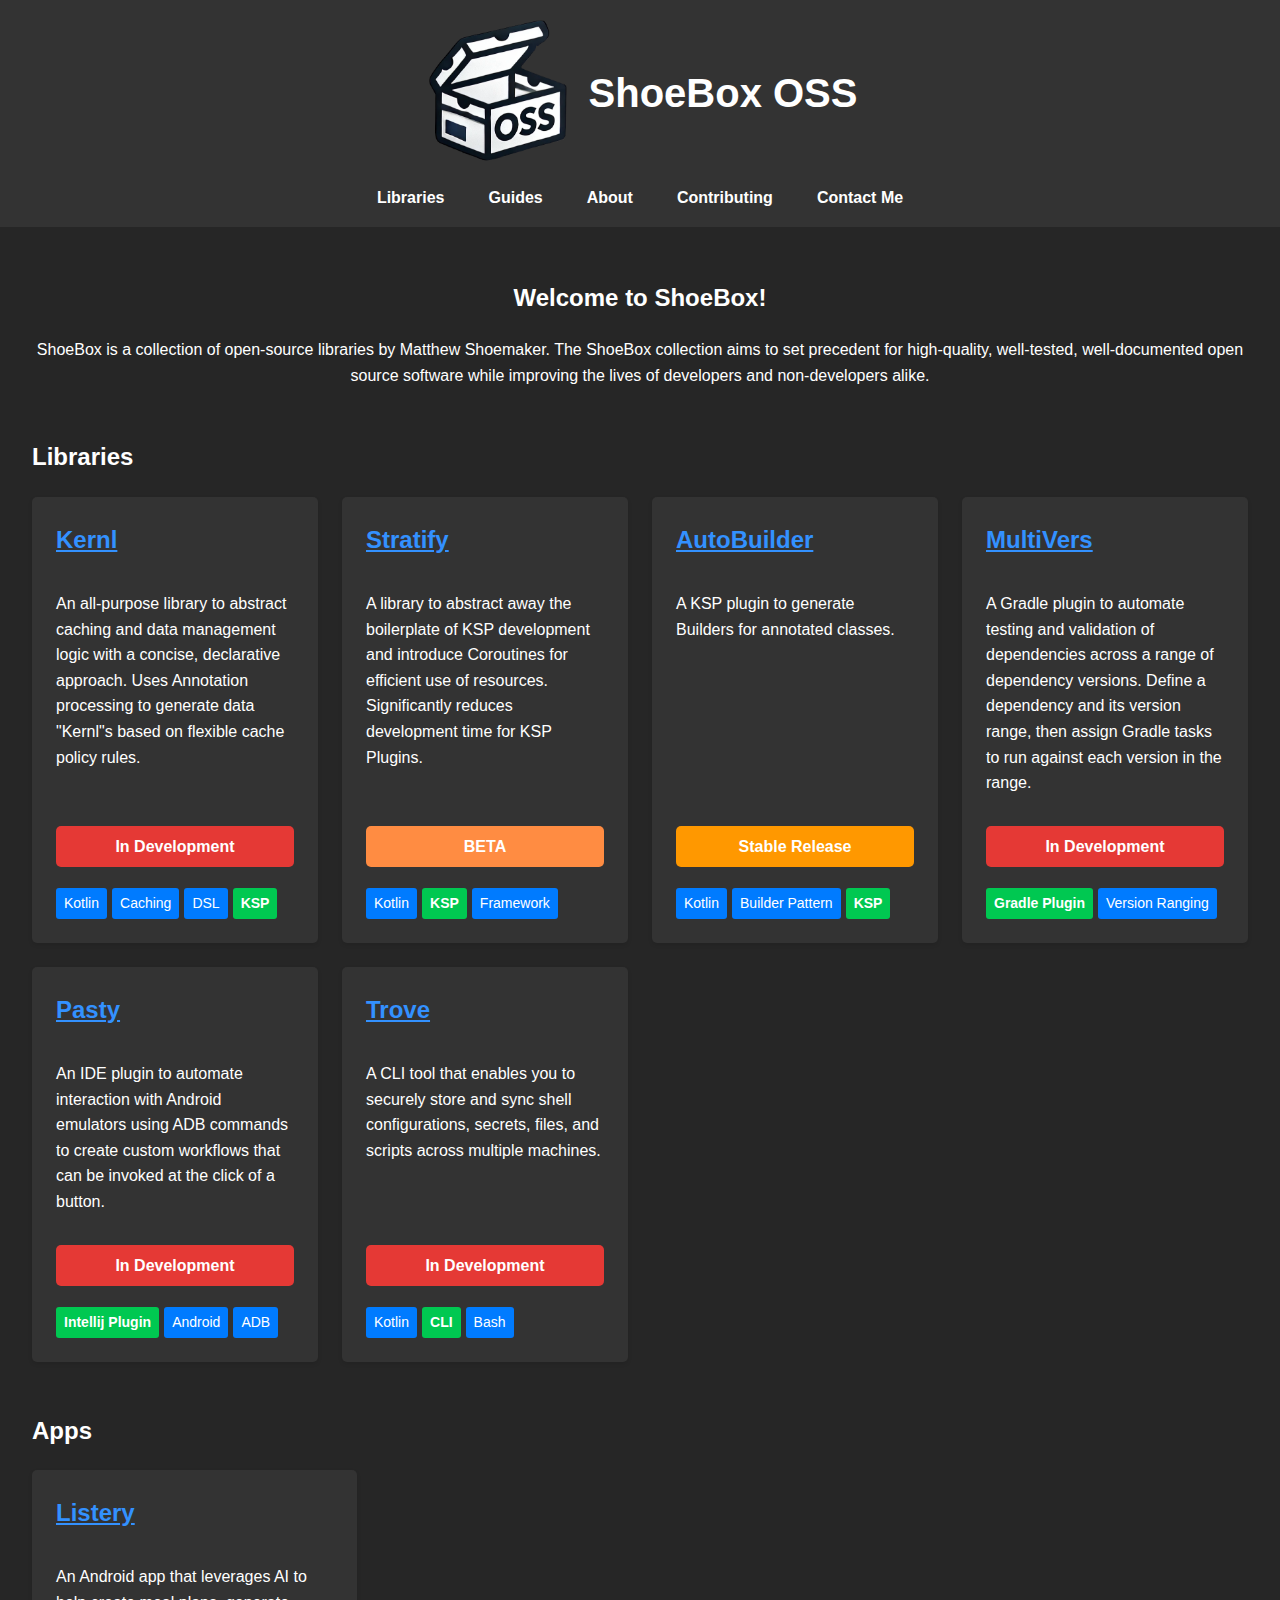
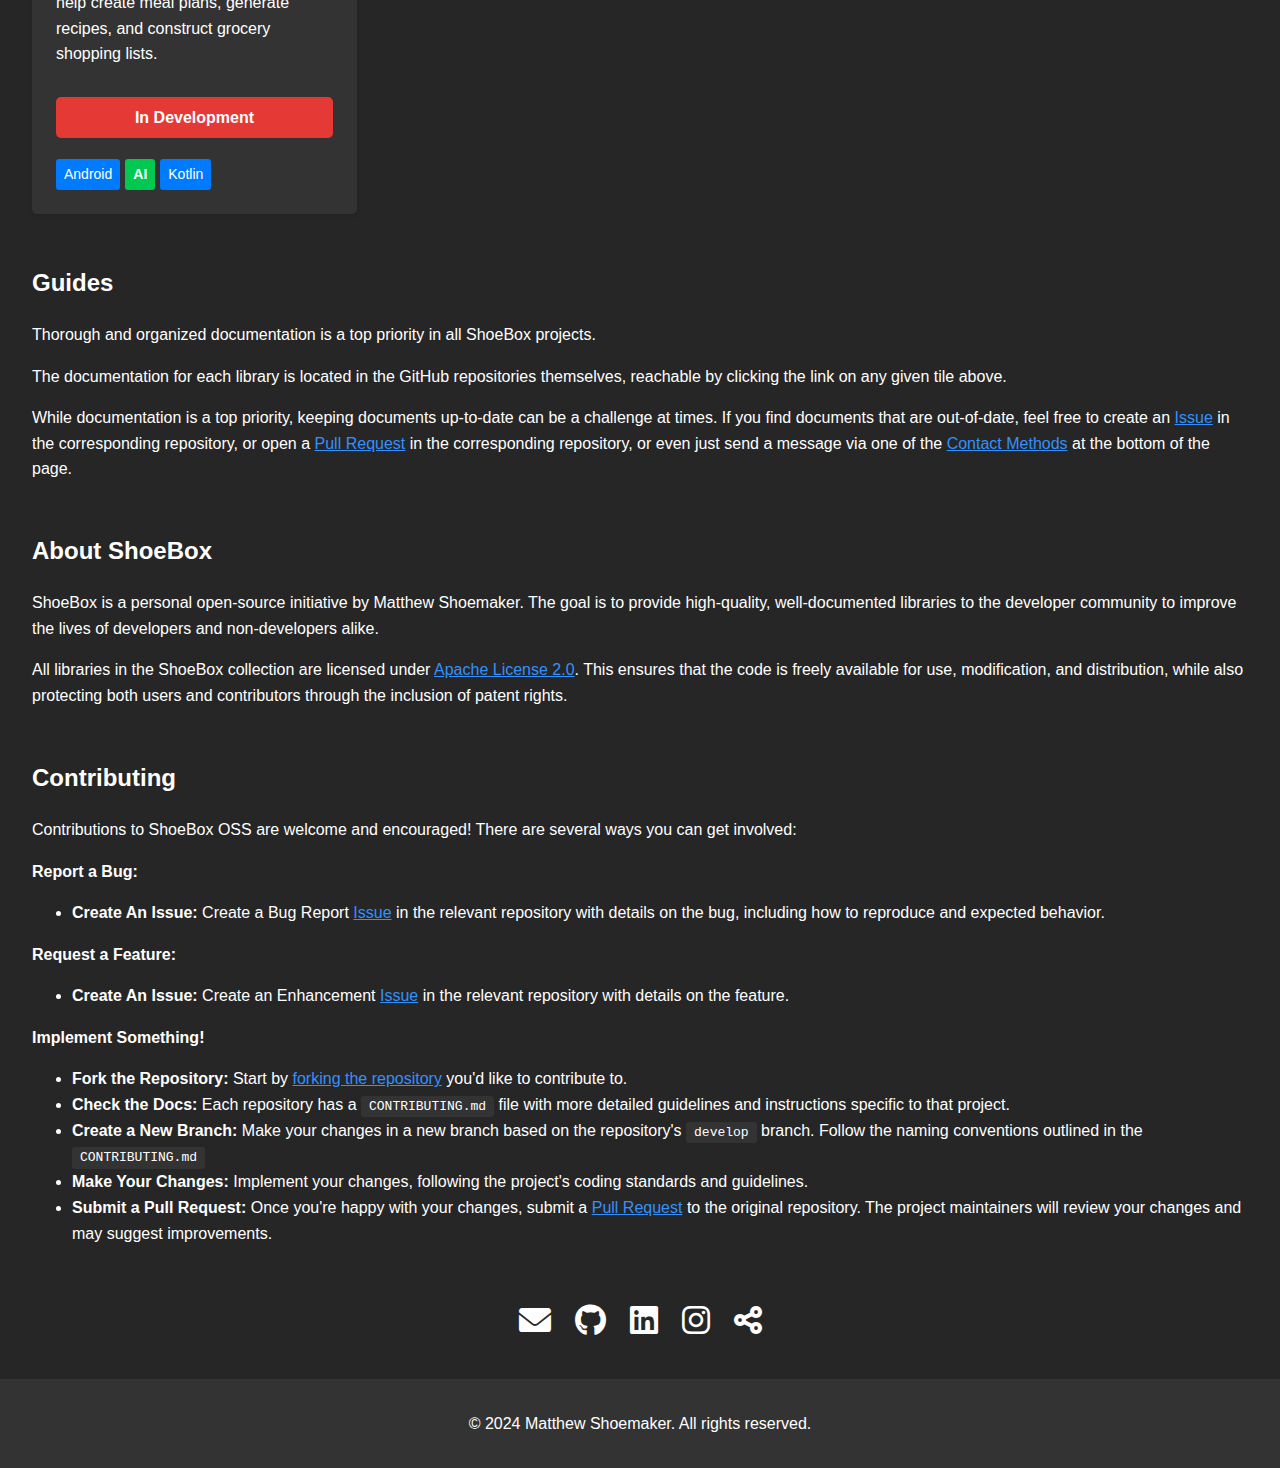
==== index.html @ 5a5b5421 "kaylas the smartest" ====
<!DOCTYPE html>
<html lang="en">
<head>
    <meta charset="UTF-8">
    <meta name="viewport" content="width=device-width, initial-scale=1.0">
    <meta name="color-scheme" content="light only">
    <title>ShoeBox OSS</title>
    <link rel="stylesheet" href="styles.css">
    <link rel="stylesheet" href="https://cdnjs.cloudflare.com/ajax/libs/font-awesome/6.0.0-beta3/css/all.min.css">

</head>
<body>
<header>
    <div class="logo-title">
        <a href="https://mattshoe.org">
            <img src="images/shoebox-logo.png" alt="ShoeBox OSS Logo" class="logo">
        </a>
        <a href="https://mattshoe.org">
            <h1>ShoeBox OSS</h1>
        </a>
    </div>
    <nav>
        <ul>
            <li><a href="#libraries">Libraries</a></li>
            <li><a href="#guides">Guides</a></li>
            <li class="drop-if-needed"><a href="#about">About</a></li>
            <li><a href="#contributing">Contributing</a></li>
            <li class="drop-if-needed"><a href="#contact">Contact Me</a></li>
        </ul>
    </nav>
</header>

<main>
    <section id="intro">
        <h2>Welcome to ShoeBox!</h2>
        <p>
            ShoeBox is a collection of open-source libraries by Matthew Shoemaker. The ShoeBox collection aims to set precedent for high-quality, well-tested,
            well-documented open source software while improving the lives of developers and non-developers alike.
        </p>
    </section>

    <section id="libraries">
        <h2>Libraries</h2>
        <div class="grid">
            <div class="tile">
                <h3><a target="_blank" href="https://github.com/mattshoe/kernl">Kernl</a></h3>
                <p>
                    An all-purpose library to abstract caching and data management logic with a
                    concise, declarative approach. Uses Annotation processing to generate data "Kernl"s
                    based on flexible cache policy rules.
                </p>
                <div class="tag-container">
                    <div class="release-label construction">
                        <a href="https://github.com/mattshoe/kernl/blob/main/CONTRIBUTING.md" target="_blank">In Development</a>
                    </div>
                    <span class="tag">Kotlin</span>
                    <span class="tag">Caching</span>
                    <span class="tag">DSL</span>
                    <span class="tag featured">KSP</span>
                </div>
            </div>
            <div class="tile">
                <h3><a target="_blank" href="https://github.com/mattshoe/stratify">Stratify</a></h3>
                <p>
                    A library to abstract away the boilerplate of KSP development and introduce Coroutines for efficient
                    use of resources. Significantly reduces development time for KSP Plugins.
                </p>
                <div class="tag-container">
                    <div class="release-label beta">
                        <a href="https://central.sonatype.com/artifact/io.github.mattshoe.shoebox/Stratify" target="_blank">BETA</a>
                    </div>
                    <span class="tag">Kotlin</span>
                    <span class="tag featured">KSP</span>
                    <span class="tag">Framework</span>
                </div>
            </div>
            <div class="tile">
                <h3><a target="_blank" href="https://github.com/mattshoe/autobuilder">AutoBuilder</a></h3>
                <p>A KSP plugin to generate Builders for annotated classes.</p>
                <div class="tag-container">
                    <div class="release-label stable">
                        <a href="https://central.sonatype.com/artifact/io.github.mattshoe.shoebox.autobuilder/AutoBuilder.Processor" target="_blank">Stable Release</a>
                    </div>
                    <span class="tag">Kotlin</span>
                    <span class="tag">Builder Pattern</span>
                    <span class="tag featured">KSP</span>
                </div>
            </div>
            <div class="tile">
                <h3><a target="_blank" href="https://github.com/mattshoe/multivers">MultiVers</a></h3>
                <p>
                    A Gradle plugin to automate testing and validation of dependencies across a range of dependency
                    versions. Define a dependency and its version range, then assign Gradle tasks to run against each
                    version in the range.
                </p>
                <div class="tag-container">
                    <div class="release-label construction">
                        <a href="https://github.com/mattshoe/multivers/blob/main/CONTRIBUTING.md" target="_blank">In Development</a>
                    </div>
                    <span class="tag featured">Gradle Plugin</span>
                    <span class="tag">Version Ranging</span>
                </div>
            </div>
            <div class="tile">
                <h3><a target="_blank" href="https://github.com/mattshoe/pasty">Pasty</a></h3>
                <p>
                    An IDE plugin to automate interaction with Android emulators using ADB commands to create custom
                    workflows that can be invoked at the click of a button.
                </p>
                <div class="tag-container">
                    <div class="release-label construction">
                        <a href="https://github.com/mattshoe/pasty" target="_blank">In Development</a>
                    </div>
                    <span class="tag featured">Intellij Plugin</span>
                    <span class="tag">Android</span>
                    <span class="tag">ADB</span>
                </div>
            </div>
            <div class="tile">
                <h3><a target="_blank" href="https://github.com/mattshoe/trove">Trove</a></h3>
                <p>A CLI tool that enables you to securely store and sync shell configurations, secrets, files, and scripts across multiple machines.</p>
                <div class="tag-container">
                    <div class="release-label construction">
                        <a href="https://github.com/mattshoe/trove" target="_blank">In Development</a>
                    </div>
                    <span class="tag">Kotlin</span>
                    <span class="tag featured">CLI</span>
                    <span class="tag">Bash</span>
                </div>
            </div>
            <!-- Add more tiles here for each of your libraries -->
        </div>
    </section>

    <section id="apps">
        <h2>Apps</h2>
        <div class="grid">
            <div class="tile">
                <h3><a target="_blank" href="https://github.com/mattshoe/listery">Listery</a></h3>
                <p>An Android app that leverages AI to help create meal plans, generate recipes, and construct grocery shopping lists.</p>
                <div class="tag-container">
                    <div class="release-label construction">
                        <a href="https://github.com/mattshoe/listery" target="_blank">In Development</a>
                    </div>
                    <span class="tag">Android</span>
                    <span class="tag featured">AI</span>
                    <span class="tag">Kotlin</span>
                </div>
            </div>
            <!-- Add more tiles here for each of your libraries -->
        </div>
    </section>

    <section id="guides">
        <h2>Guides</h2>
        <p>
            Thorough and organized documentation is a top priority in all ShoeBox projects.
        </p>
        <p>
            The documentation for each library is located in the GitHub repositories themselves, reachable by clicking
            the link on any given tile above.
        </p>
        <p>
            While documentation is a top priority, keeping documents up-to-date can be a challenge at times. If you
            find documents that are out-of-date, feel free to create an
            <a href="https://docs.github.com/en/issues/tracking-your-work-with-issues/creating-an-issue" target="_blank">Issue</a>
            in the corresponding repository, or open a <a href="https://docs.github.com/en/pull-requests/collaborating-with-pull-requests/proposing-changes-to-your-work-with-pull-requests/about-pull-requests">Pull Request</a>
            in the corresponding repository, or even just send a message via one of the <a href="#contact">Contact Methods</a> at the bottom of the page.
        </p>
    </section>

    <section id="about">
        <h2>About ShoeBox</h2>
        <p>
            ShoeBox is a personal open-source initiative by Matthew Shoemaker. The goal is to provide high-quality,
            well-documented libraries to the developer community to improve the lives of developers and non-developers alike.
        </p>
        <p>
            All libraries in the ShoeBox collection are licensed under
            <a href="https://www.apache.org/licenses/LICENSE-2.0" target="_blank">Apache License 2.0</a>.
            This ensures that the code is freely available for use, modification, and distribution, while also protecting
            both users and contributors through the inclusion of patent rights.
        </p>
    </section>

    <section id="contributing">
        <h2>Contributing</h2>
        <p>
            Contributions to ShoeBox OSS are welcome and encouraged! There are several ways you can get involved:
        </p>
        <p>
            <strong>Report a Bug:</strong>
        </p>
        <ul>
            <li><strong>Create An Issue:</strong> Create a Bug Report <a href="https://docs.github.com/en/issues/tracking-your-work-with-issues/creating-an-issue" target="_blank">Issue</a> in the relevant repository with details on the bug, including how to reproduce and expected behavior.</li>
        </ul>
        <p>
            <strong>Request a Feature:</strong>
        </p>
        <ul>
            <li><strong>Create An Issue:</strong> Create an Enhancement <a href="https://docs.github.com/en/issues/tracking-your-work-with-issues/creating-an-issue" target="_blank">Issue</a> in the relevant repository with details on the feature.</li>
        </ul>
        <p>
            <strong>Implement Something!</strong>
        </p>
        <ul>
            <li><strong>Fork the Repository:</strong> Start by <a href="https://docs.github.com/en/pull-requests/collaborating-with-pull-requests/working-with-forks/fork-a-repo">forking the repository</a> you'd like to contribute to.</li>
            <li><strong>Check the Docs:</strong> Each repository has a <code>CONTRIBUTING.md</code> file with more detailed guidelines and instructions specific to that project.</li>
            <li>
                <strong>Create a New Branch:</strong> Make your changes in a new branch based on the repository's <code>develop</code> branch.
                Follow the naming conventions outlined in the <code>CONTRIBUTING.md</code>
            </li>
            <li><strong>Make Your Changes:</strong> Implement your changes, following the project's coding standards and guidelines.</li>
            <li><strong>Submit a Pull Request:</strong> Once you're happy with your changes, submit a <a href="https://docs.github.com/en/pull-requests/collaborating-with-pull-requests/proposing-changes-to-your-work-with-pull-requests/about-pull-requests">Pull Request</a> to the original repository. The project maintainers will review your changes and may suggest improvements.</li>
        </ul>
    </section>

    <section id="contact">
        <div class="contact-icons">
            <a href="mailto:mattshoe81@gmail.com?subject=ShoeBox Inquiry">
                <i class="fas fa-envelope"></i>
            </a>
            <a href="https://github.com/mattshoe" target="_blank">
                <i class="fab fa-github"></i>
            </a>
            <a href="https://www.linkedin.com/in/mattshoe81/" target="_blank">
                <i class="fab fa-linkedin"></i>
            </a>
            <a href="https://www.instagram.com/shoemaker.277/" target="_blank">
                <i class="fab fa-instagram"></i>
            </a>
<!--            <a href="https://www.tiktok.com/@mattshoe81" target="_blank">-->
<!--                <i class="fab fa-tiktok"></i>-->
<!--            </a>-->
            <!-- Add more platforms as needed -->

            <button id="shareButton">
                <i class="fas fa-share-alt"></i>
            </button>
        </div>
    </section>
</main>

<footer>
    <p>&copy; 2024 Matthew Shoemaker. All rights reserved.</p>
</footer>

<script src="script/share.js"></script>
</body>
</html>
---- styles.css ----
* {
    box-sizing: border-box;
}

body {
    background-color: #262626 !important; /* Set a dark gray background color */
    font-family: Arial, sans-serif;
    margin: 0;
    padding: 0;
    line-height: 1.6;
    color: #fff;
}

a {
    color: #3391ff;
    text-decoration: underline;
}

header {
    background-color: #333;
    padding: 1rem;
    text-align: center;
    display: flex;
    flex-direction: column; /* Stack items vertically */
    align-items: center;
    gap: 1rem; /* Space between logo, title, and navigation */
}

.logo-title {
    display: flex;
    align-items: center;
    gap: 1rem; /* Space between the logo and the title */
}

.logo-title a {
    text-decoration: none;
}

/* Navigation styles */
nav ul {
    list-style: none;
    padding: 0;
    margin: 0;
    display: flex;
    gap: 1.5rem; /* Space between navigation items */
}

nav ul li {
    display: inline-block;
}

nav ul li a {
    color: #fff;
    text-decoration: none;
    font-weight: bold;
}

.logo {
    width: 150px; /* Adjust size as needed */
    height: auto;
}

header h1 {
    margin: 0;
    font-size: 2.5rem;
    color: #fff;
}

header h1 {
    margin: 0;
    font-size: 2.5rem;
}

nav ul {
    list-style: none;
    padding: 0;
    margin: 0;
}

nav ul li {
    display: inline-block;
    margin: 0 10px;
}

nav ul li a {
    color: #fff;
    text-decoration: none;
    font-weight: bold;
}

main {
    padding: 2rem;
}

main section:not(:first-child) {
    margin-top: 50px;
}

#shareButton {
    background: none;
    border: none;
    color: #fff;
    font-size: 2rem;
    cursor: pointer;
    transition: transform 0.3s ease;
    padding: 0;
}

#shareButton:hover {
    transform: scale(1.1);
}

#shareButton:focus {
    outline: none;
}

.contact-icons a,
#shareButton {
    margin: 0;
    padding: 0;
    display: inline-block;
}

#intro {
    text-align: center;
    margin-bottom: 2rem;
}

.grid {
    display: grid;
    grid-template-columns: repeat(auto-fit, minmax(250px, 1fr));
    gap: 1.5rem;
    justify-content: start;
    align-items: stretch;
}

.tile {
    display: flex;
    flex-direction: column;
    justify-content: space-between;
    height: auto;
    background-color: #333;
    padding: 1.5rem;
    border-radius: 5px;
    box-shadow: 0 2px 4px rgba(0, 0, 0, 0.1);
    max-width: 325px;
}

.tile h3 {
    margin-top: 0;
    font-size: 1.5rem;
}

.tile h3 a {
    color: #3391ff;
    text-decoration: underline;
}

.tile h3 a:visited {
    color: #3391ff;
    text-decoration: underline;
}

.tile p {
    margin: 0.5rem 0 1rem;
    flex-grow: 1;
    margin-bottom: 30px;
}

.release-label {
    padding: 0.5rem 1rem;
    border-radius: 5px;
    font-size: 1rem;
    font-weight: bold;
    text-align: center;
    background-color: #FF9800;
    color: #fff;
    width: 100%;
    margin-bottom: 1rem;
}

.release-label a {
    color: #fff;
    text-decoration: none;
}

.release-label.stable {
    background-color: #44CAF50;
}

.release-label.beta {
    background-color: #FF8C42;
}

.release-label.construction {
    background-color: #E53935;
}

/* Tag styles */
.tag-container {
    display: flex;
    flex-wrap: wrap;
    gap: 5px;
    margin-top: auto;
}

.tag {
    background-color: #007BFF;
    color: #fff;
    padding: 0.25rem 0.5rem;
    border-radius: 3px;
    font-size: 0.875rem;
    flex: 0 1 auto;
}

.tag.featured {
    background-color: #00C851;
    color: #fff;
    font-weight: bold;
}

.contact-icons {
    margin-top: 50px;
    display: flex;
    justify-content: center;
    gap: 1.5rem;
}

.contact-icons a {
    display: inline-block;
    font-size: 2rem;
    color: #fff;
    transition: transform 0.3s ease;
}

.contact-icons a:hover {
    transform: scale(1.1);
}

/* Footer styles */
footer {
    text-align: center;
    padding: 1rem;
    background-color: #333;
    color: #fff;
    position: relative;
    bottom: 0;
    width: 100%;
}

#contributing code {
    background-color: #333;
    color: #fff;
    padding: 0.2rem 0.5rem;
    border-radius: 3px;
}

/* Media Queries for Mobile Responsiveness */
@media (max-width: 768px) {
    .logo-title {
        display: block;
    }
    header h1 {
        font-size: 2rem;
    }

    nav ul li {
        display: block;
        margin: 5px 0;
    }

    main {
        padding: 1rem;
    }

    .grid {
        grid-template-columns: repeat(auto-fit, minmax(200px, 1fr));
    }

    .tile {
        padding: 1rem;
        max-width: 100%;
    }
}

@media (max-width: 480px) {
    header h1 {
        font-size: 1.5rem;
    }

    .tile h3 {
        font-size: 1.25rem;
    }

    .tag {
        font-size: 0.75rem;
        padding: 0.2rem 0.4rem;
    }
}

@media (max-width: 480px) {
    .drop-if-needed {
        display: none
    }
}
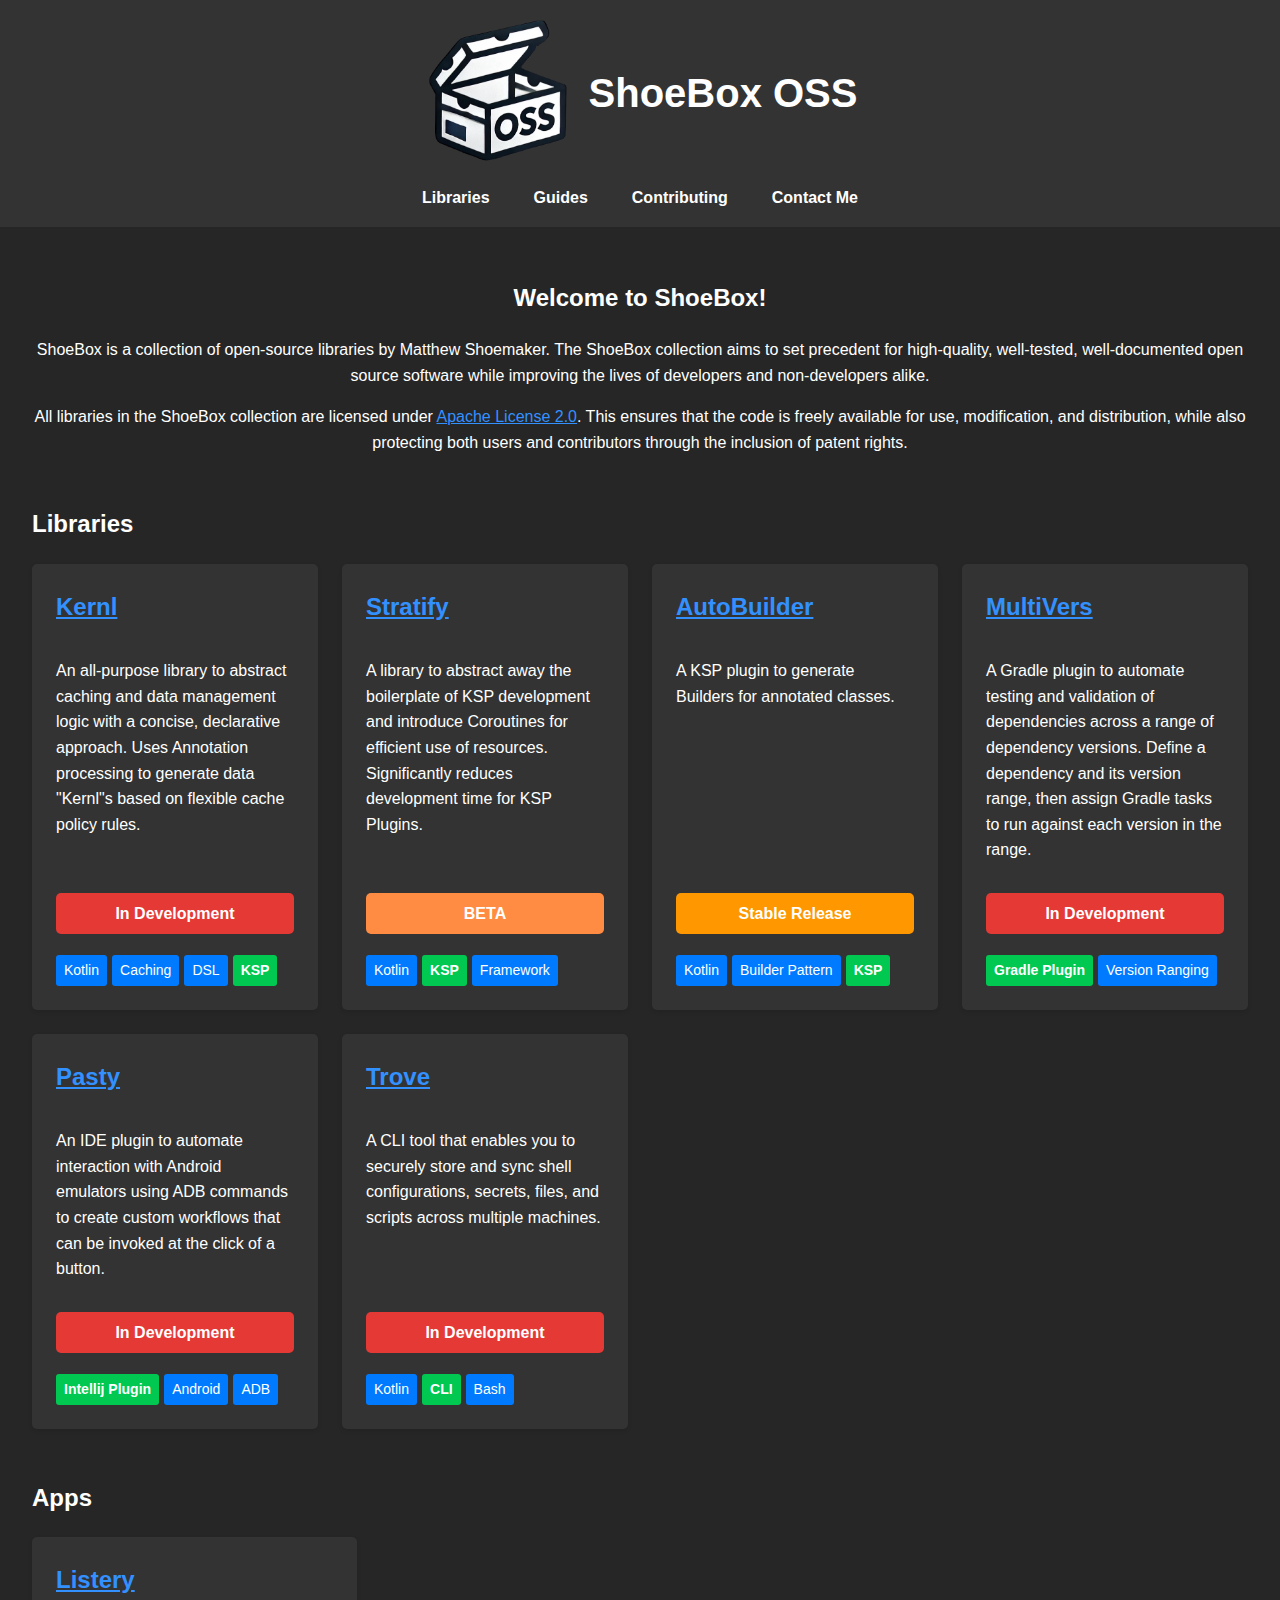
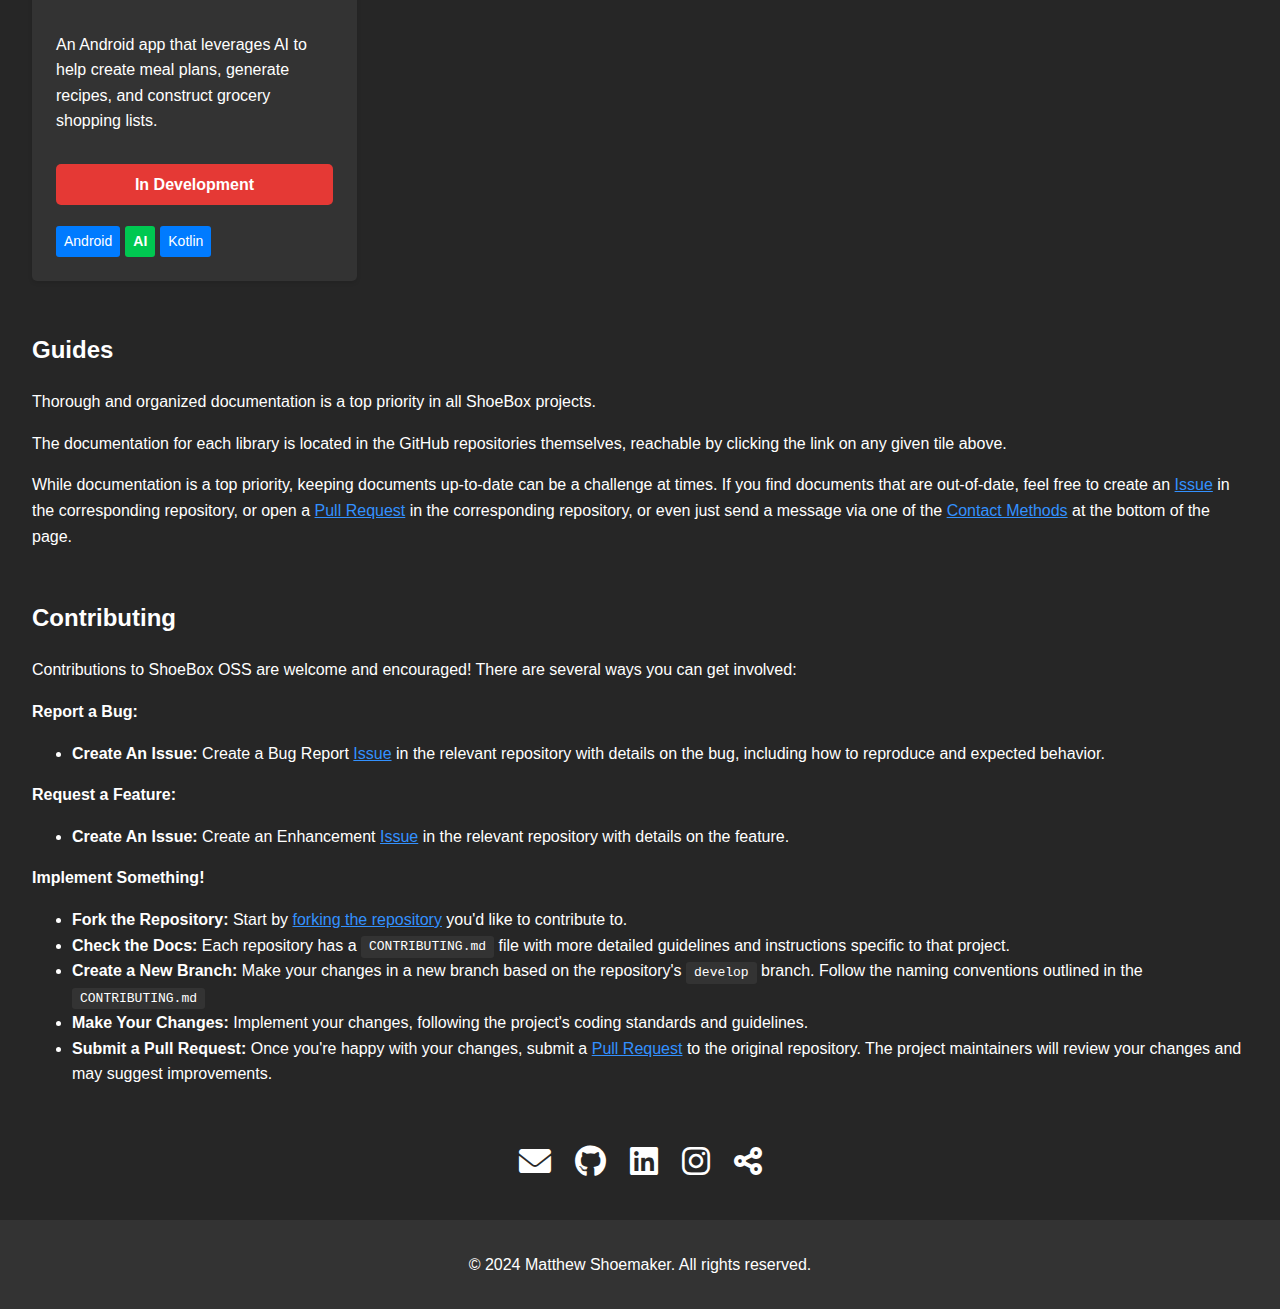
==== commit f8e4816e: "derp" ====
--- a/index.html
+++ b/index.html
@@ -23,7 +23,6 @@
         <ul>
             <li><a href="#libraries">Libraries</a></li>
             <li><a href="#guides">Guides</a></li>
-            <li class="drop-if-needed"><a href="#about">About</a></li>
             <li><a href="#contributing">Contributing</a></li>
             <li class="drop-if-needed"><a href="#contact">Contact Me</a></li>
         </ul>
@@ -36,6 +35,12 @@
         <p>
             ShoeBox is a collection of open-source libraries by Matthew Shoemaker. The ShoeBox collection aims to set precedent for high-quality, well-tested,
             well-documented open source software while improving the lives of developers and non-developers alike.
+        </p>
+        <p>
+            All libraries in the ShoeBox collection are licensed under
+            <a href="https://www.apache.org/licenses/LICENSE-2.0" target="_blank">Apache License 2.0</a>.
+            This ensures that the code is freely available for use, modification, and distribution, while also protecting
+            both users and contributors through the inclusion of patent rights.
         </p>
     </section>
 
@@ -166,20 +171,6 @@
             <a href="https://docs.github.com/en/issues/tracking-your-work-with-issues/creating-an-issue" target="_blank">Issue</a>
             in the corresponding repository, or open a <a href="https://docs.github.com/en/pull-requests/collaborating-with-pull-requests/proposing-changes-to-your-work-with-pull-requests/about-pull-requests">Pull Request</a>
             in the corresponding repository, or even just send a message via one of the <a href="#contact">Contact Methods</a> at the bottom of the page.
-        </p>
-    </section>
-
-    <section id="about">
-        <h2>About ShoeBox</h2>
-        <p>
-            ShoeBox is a personal open-source initiative by Matthew Shoemaker. The goal is to provide high-quality,
-            well-documented libraries to the developer community to improve the lives of developers and non-developers alike.
-        </p>
-        <p>
-            All libraries in the ShoeBox collection are licensed under
-            <a href="https://www.apache.org/licenses/LICENSE-2.0" target="_blank">Apache License 2.0</a>.
-            This ensures that the code is freely available for use, modification, and distribution, while also protecting
-            both users and contributors through the inclusion of patent rights.
         </p>
     </section>
 
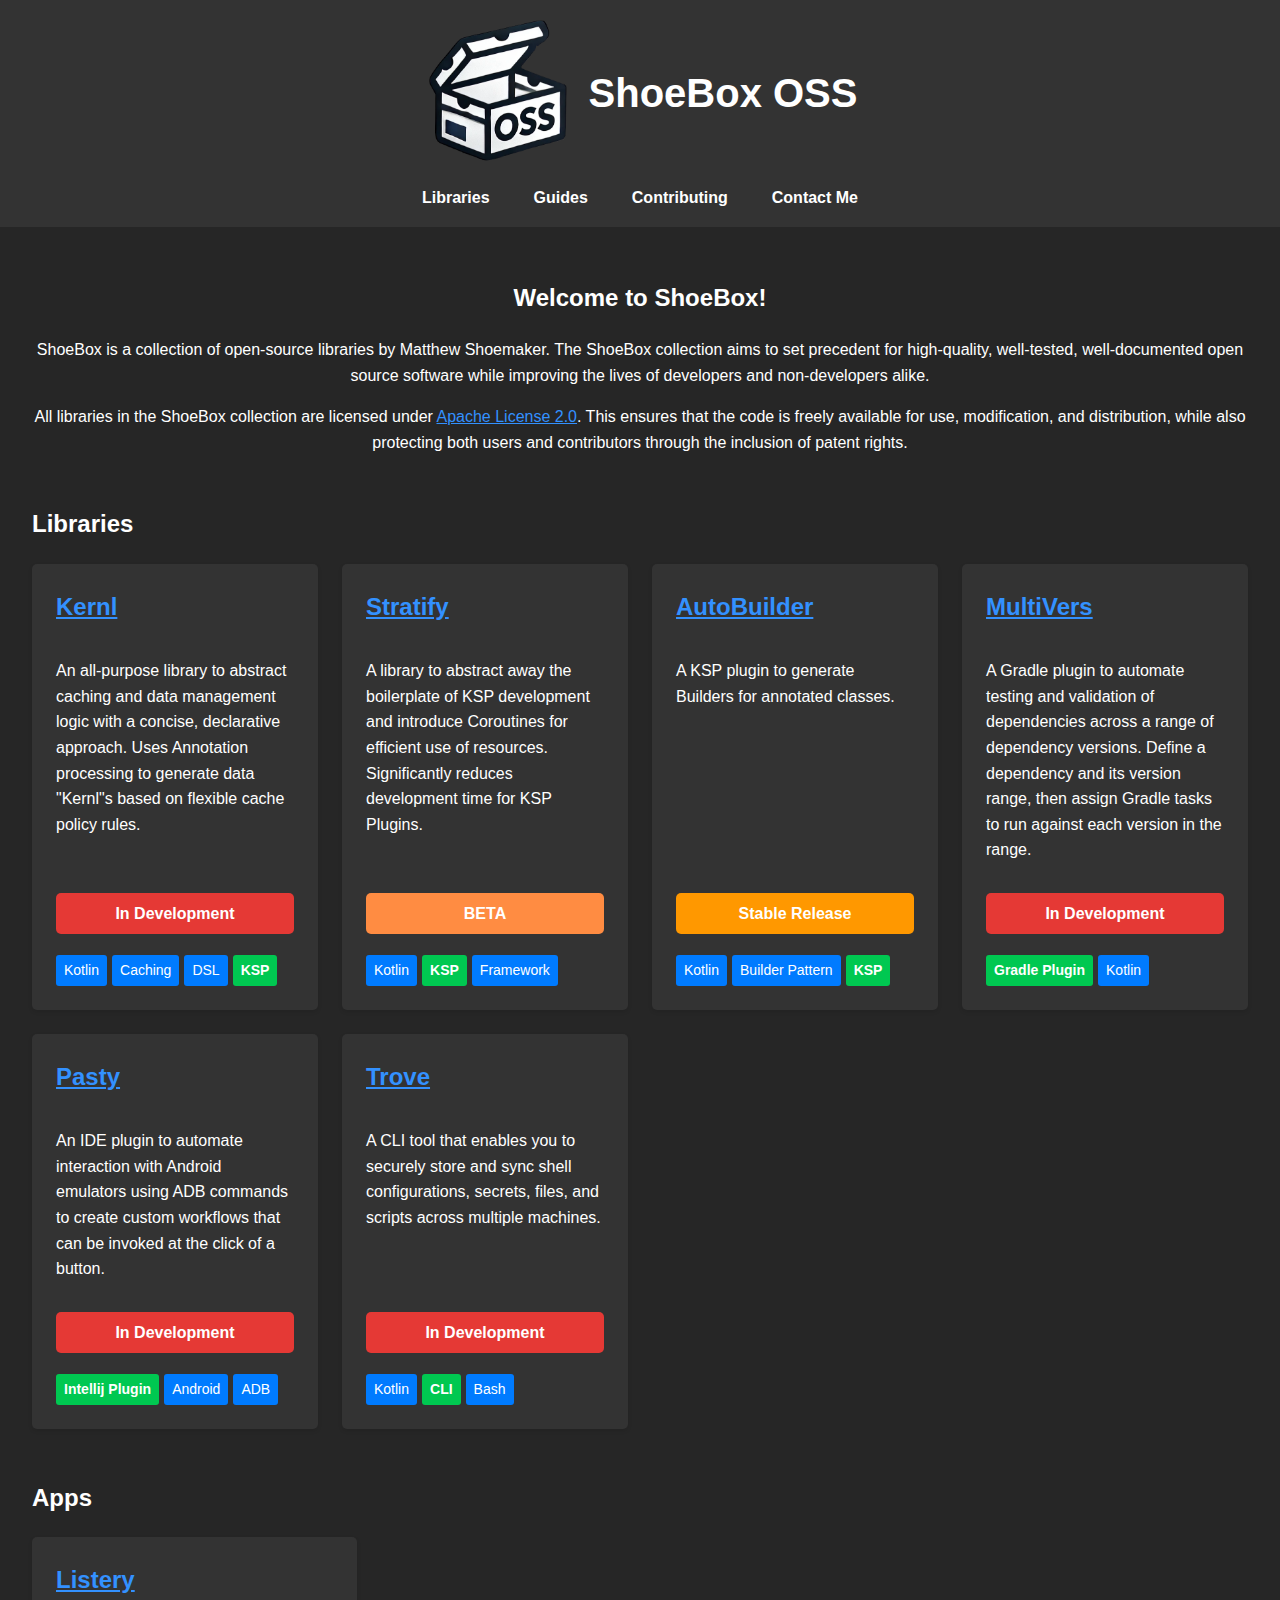
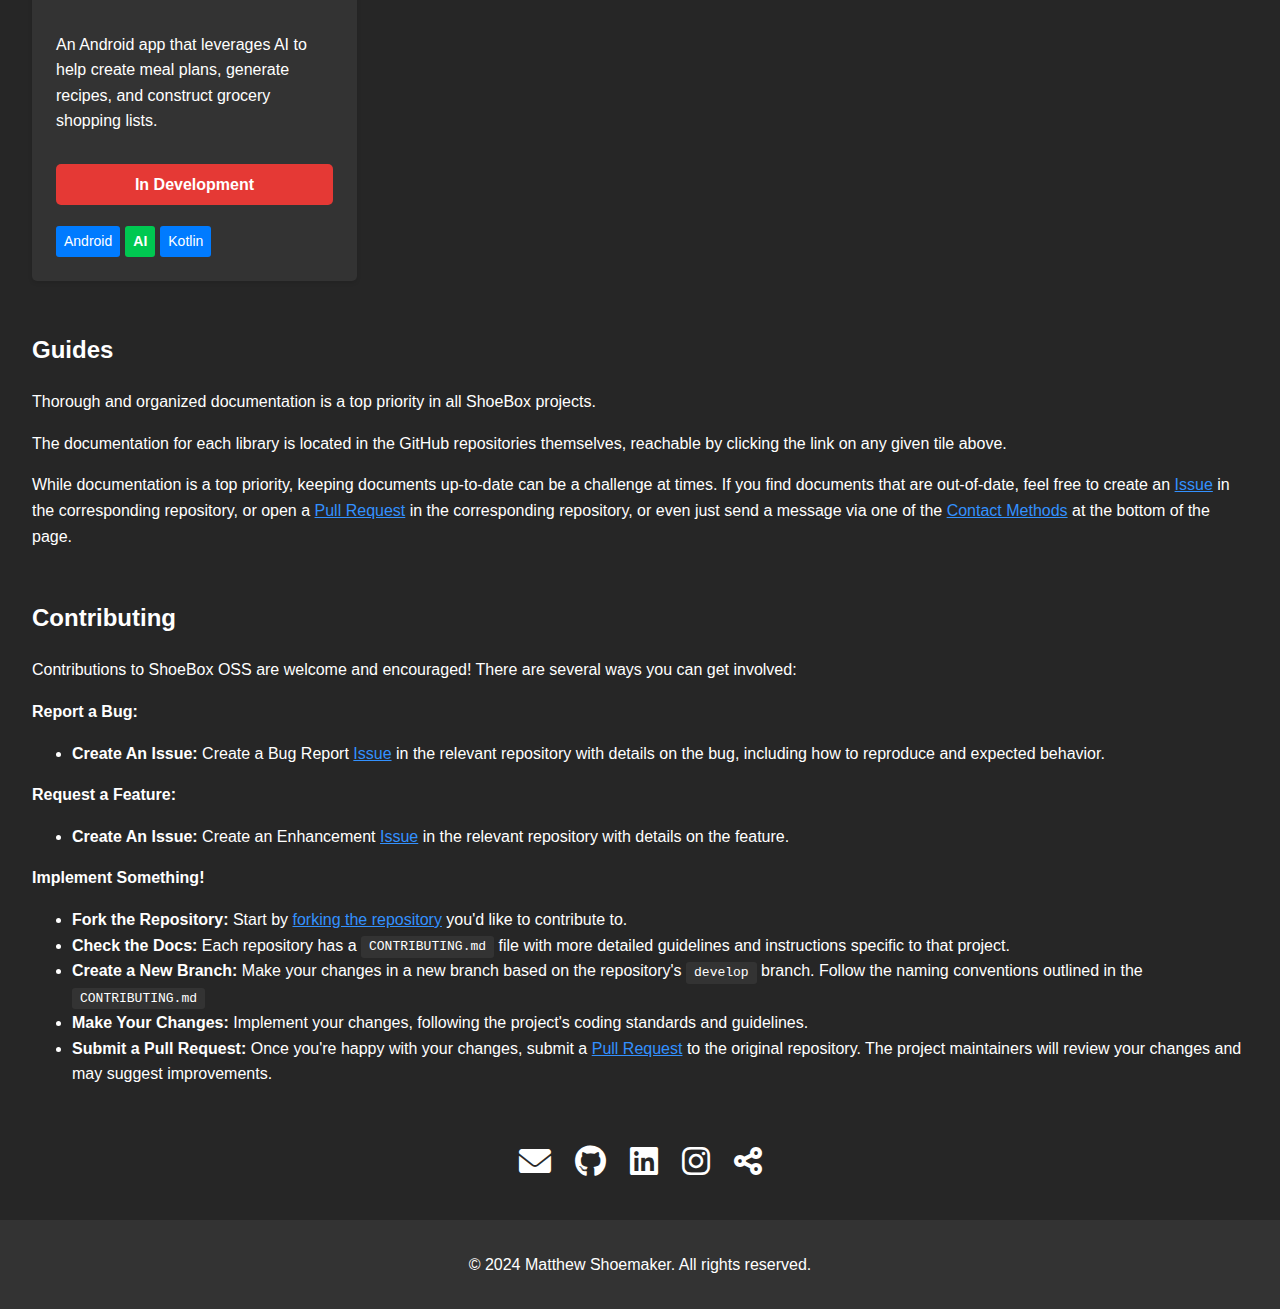
==== commit b46e4983: "update" ====
--- a/index.html
+++ b/index.html
@@ -7,6 +7,7 @@
     <title>ShoeBox OSS</title>
     <link rel="stylesheet" href="styles.css">
     <link rel="stylesheet" href="https://cdnjs.cloudflare.com/ajax/libs/font-awesome/6.0.0-beta3/css/all.min.css">
+    <link rel="icon" href="images/shoebox-logo.png" type="image/png">
 
 </head>
 <body>
@@ -103,7 +104,7 @@
                         <a href="https://github.com/mattshoe/multivers/blob/main/CONTRIBUTING.md" target="_blank">In Development</a>
                     </div>
                     <span class="tag featured">Gradle Plugin</span>
-                    <span class="tag">Version Ranging</span>
+                    <span class="tag">Kotlin</span>
                 </div>
             </div>
             <div class="tile">
--- a/styles.css
+++ b/styles.css
@@ -255,6 +255,31 @@
     border-radius: 3px;
 }
 
+.fallback-share-options {
+    display: flex;
+    justify-content: center;
+    gap: 2.5rem;
+    margin-top: 0px;
+}
+
+.fallback-share-options a {
+    color: #fff;
+    font-size: 2rem;
+    text-decoration: none;
+    transition: transform 0.3s ease, background-color 0.3s ease;
+}
+
+.fallback-share-options a:hover {
+    transform: scale(1.2);
+    background-color: #444;
+    padding: 0.5rem;
+    border-radius: 50%;
+}
+
+.fallback-share-options i {
+    font-size: 2rem;
+}
+
 /* Media Queries for Mobile Responsiveness */
 @media (max-width: 768px) {
     .logo-title {
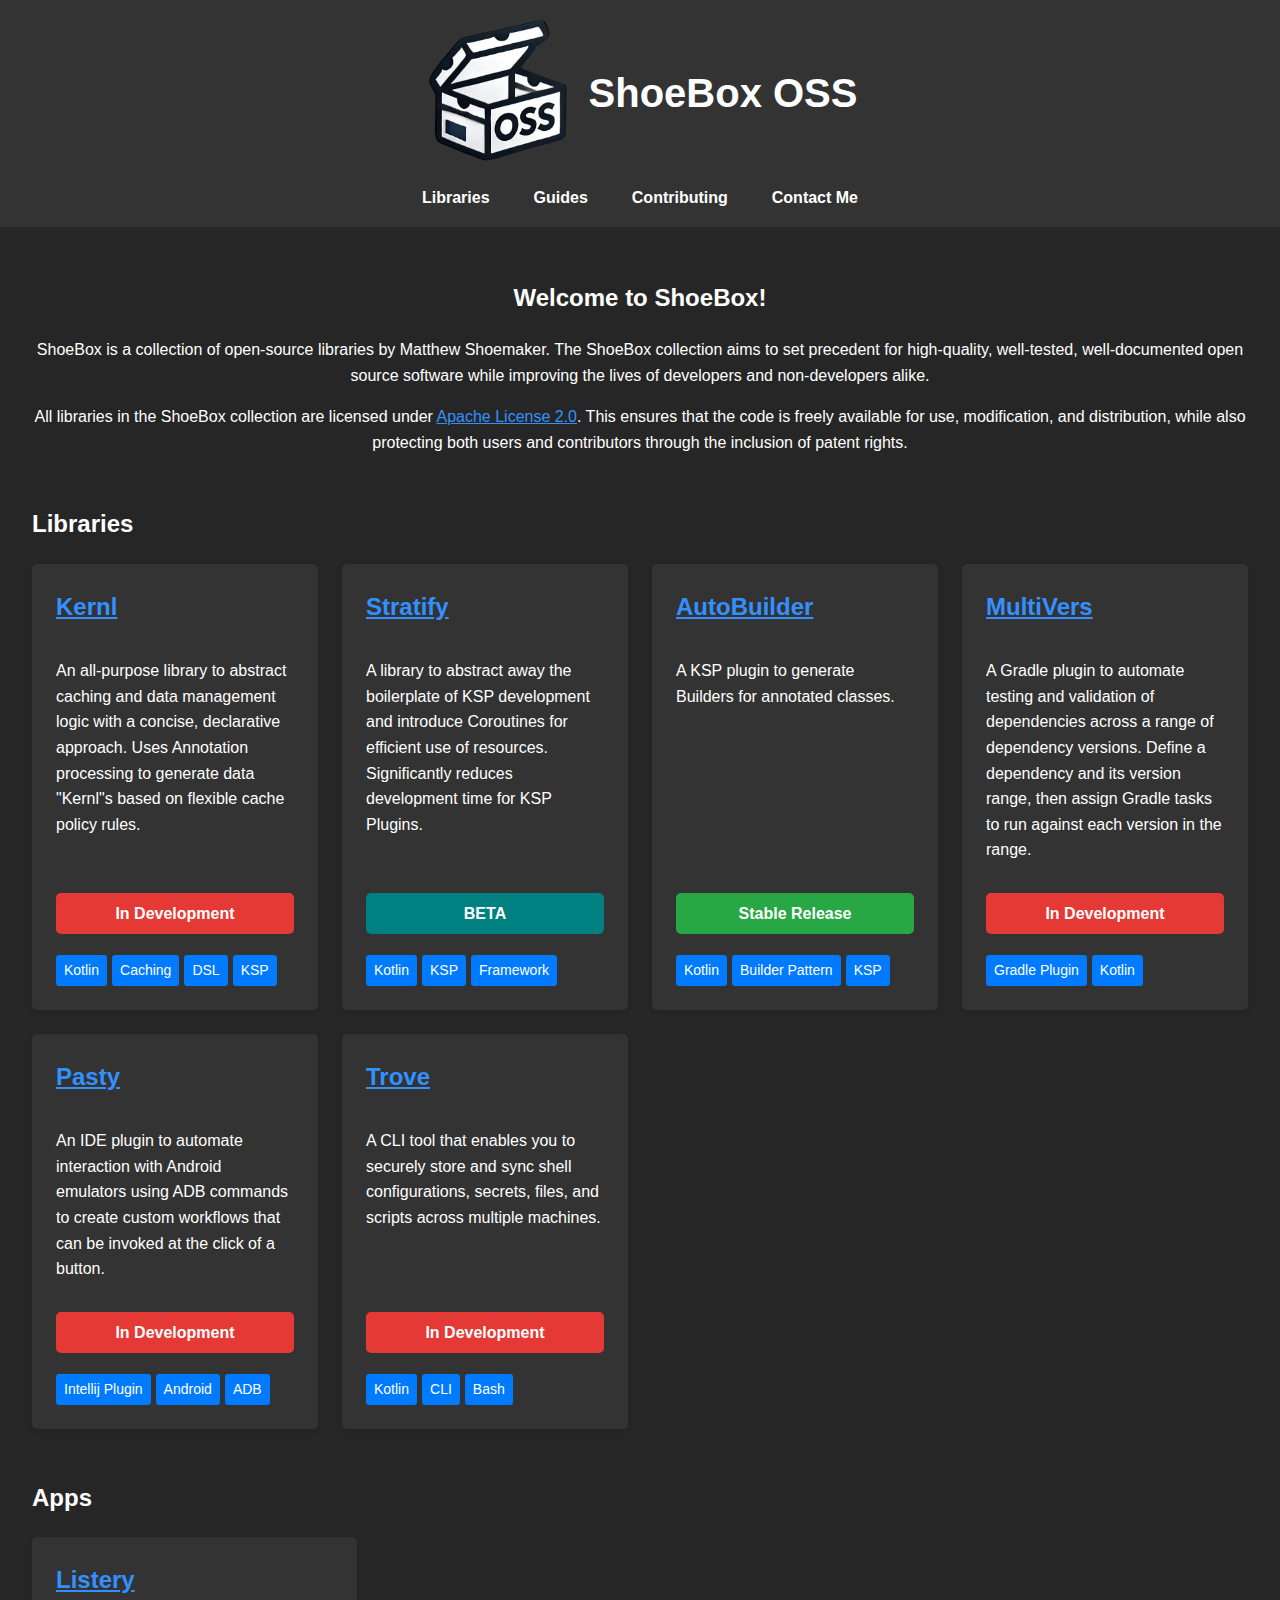
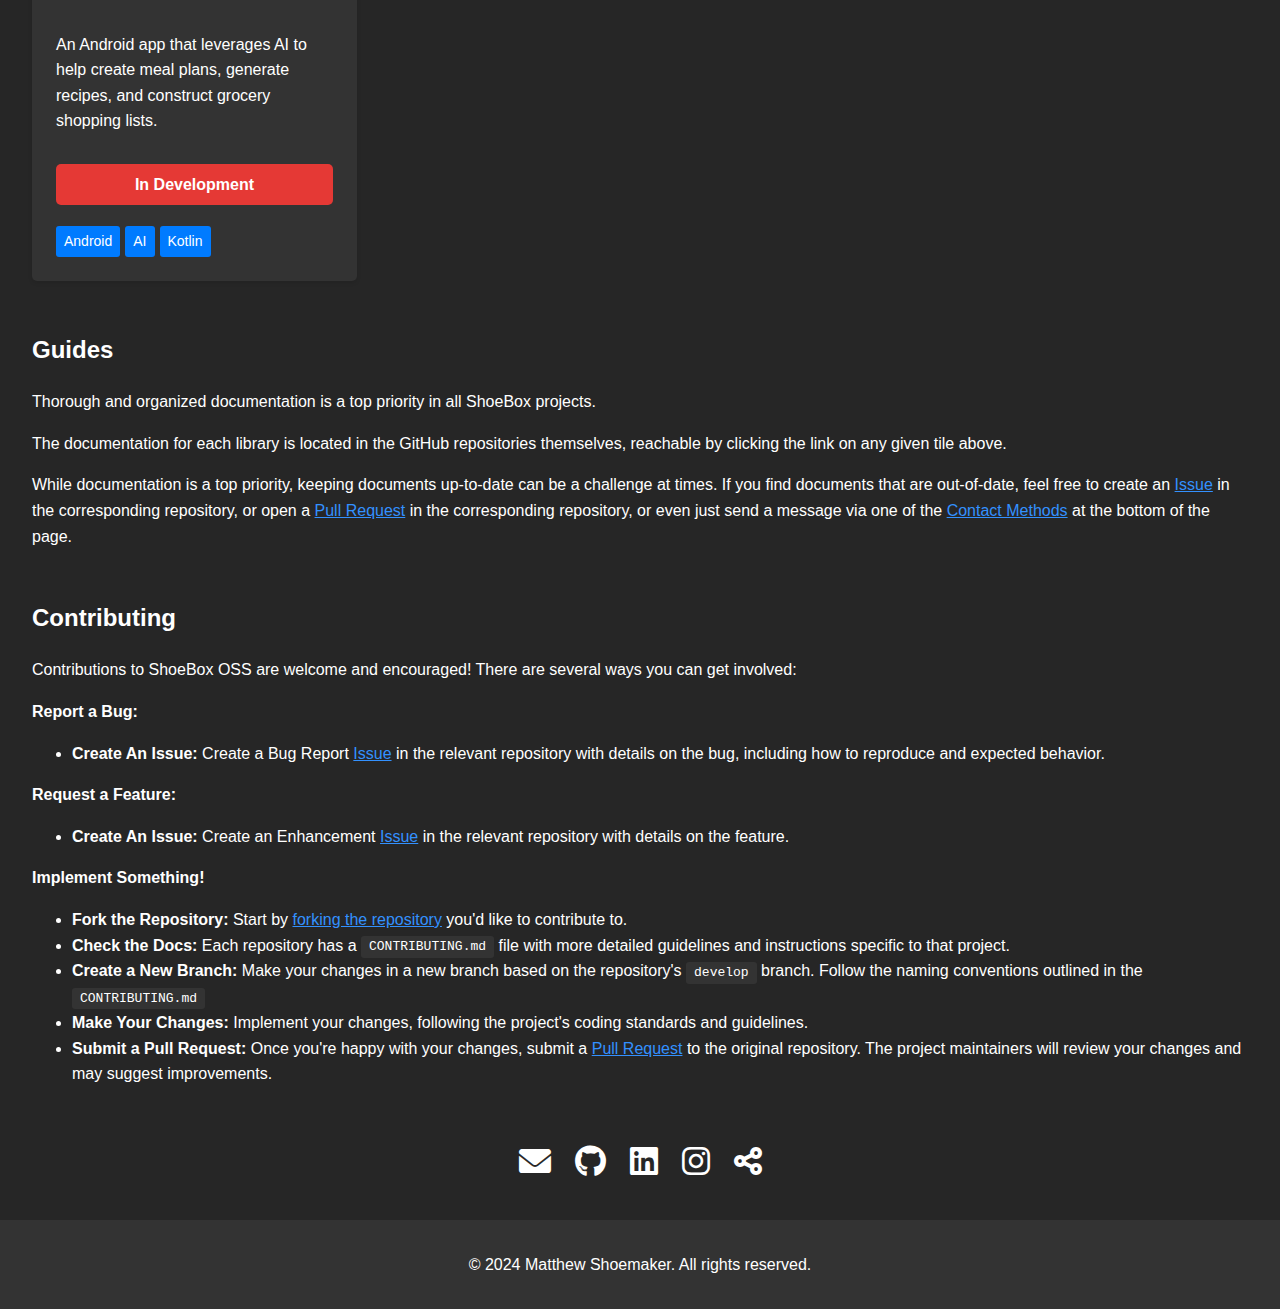
==== commit 6672abe8: "fixed colors and wrapping tags" ====
--- a/index.html
+++ b/index.html
@@ -62,7 +62,7 @@
                     <span class="tag">Kotlin</span>
                     <span class="tag">Caching</span>
                     <span class="tag">DSL</span>
-                    <span class="tag featured">KSP</span>
+                    <span class="tag">KSP</span>
                 </div>
             </div>
             <div class="tile">
@@ -76,7 +76,7 @@
                         <a href="https://central.sonatype.com/artifact/io.github.mattshoe.shoebox/Stratify" target="_blank">BETA</a>
                     </div>
                     <span class="tag">Kotlin</span>
-                    <span class="tag featured">KSP</span>
+                    <span class="tag">KSP</span>
                     <span class="tag">Framework</span>
                 </div>
             </div>
@@ -89,7 +89,7 @@
                     </div>
                     <span class="tag">Kotlin</span>
                     <span class="tag">Builder Pattern</span>
-                    <span class="tag featured">KSP</span>
+                    <span class="tag">KSP</span>
                 </div>
             </div>
             <div class="tile">
@@ -103,7 +103,7 @@
                     <div class="release-label construction">
                         <a href="https://github.com/mattshoe/multivers/blob/main/CONTRIBUTING.md" target="_blank">In Development</a>
                     </div>
-                    <span class="tag featured">Gradle Plugin</span>
+                    <span class="tag">Gradle Plugin</span>
                     <span class="tag">Kotlin</span>
                 </div>
             </div>
@@ -117,7 +117,7 @@
                     <div class="release-label construction">
                         <a href="https://github.com/mattshoe/pasty" target="_blank">In Development</a>
                     </div>
-                    <span class="tag featured">Intellij Plugin</span>
+                    <span class="tag">Intellij Plugin</span>
                     <span class="tag">Android</span>
                     <span class="tag">ADB</span>
                 </div>
@@ -130,7 +130,7 @@
                         <a href="https://github.com/mattshoe/trove" target="_blank">In Development</a>
                     </div>
                     <span class="tag">Kotlin</span>
-                    <span class="tag featured">CLI</span>
+                    <span class="tag">CLI</span>
                     <span class="tag">Bash</span>
                 </div>
             </div>
@@ -149,7 +149,7 @@
                         <a href="https://github.com/mattshoe/listery" target="_blank">In Development</a>
                     </div>
                     <span class="tag">Android</span>
-                    <span class="tag featured">AI</span>
+                    <span class="tag">AI</span>
                     <span class="tag">Kotlin</span>
                 </div>
             </div>
--- a/styles.css
+++ b/styles.css
@@ -185,11 +185,12 @@
 }
 
 .release-label.stable {
-    background-color: #44CAF50;
+    background-color: #28a745;
 }
 
 .release-label.beta {
-    background-color: #FF8C42;
+    background-color: #7b2cbf;
+    background-color: #008080
 }
 
 .release-label.construction {
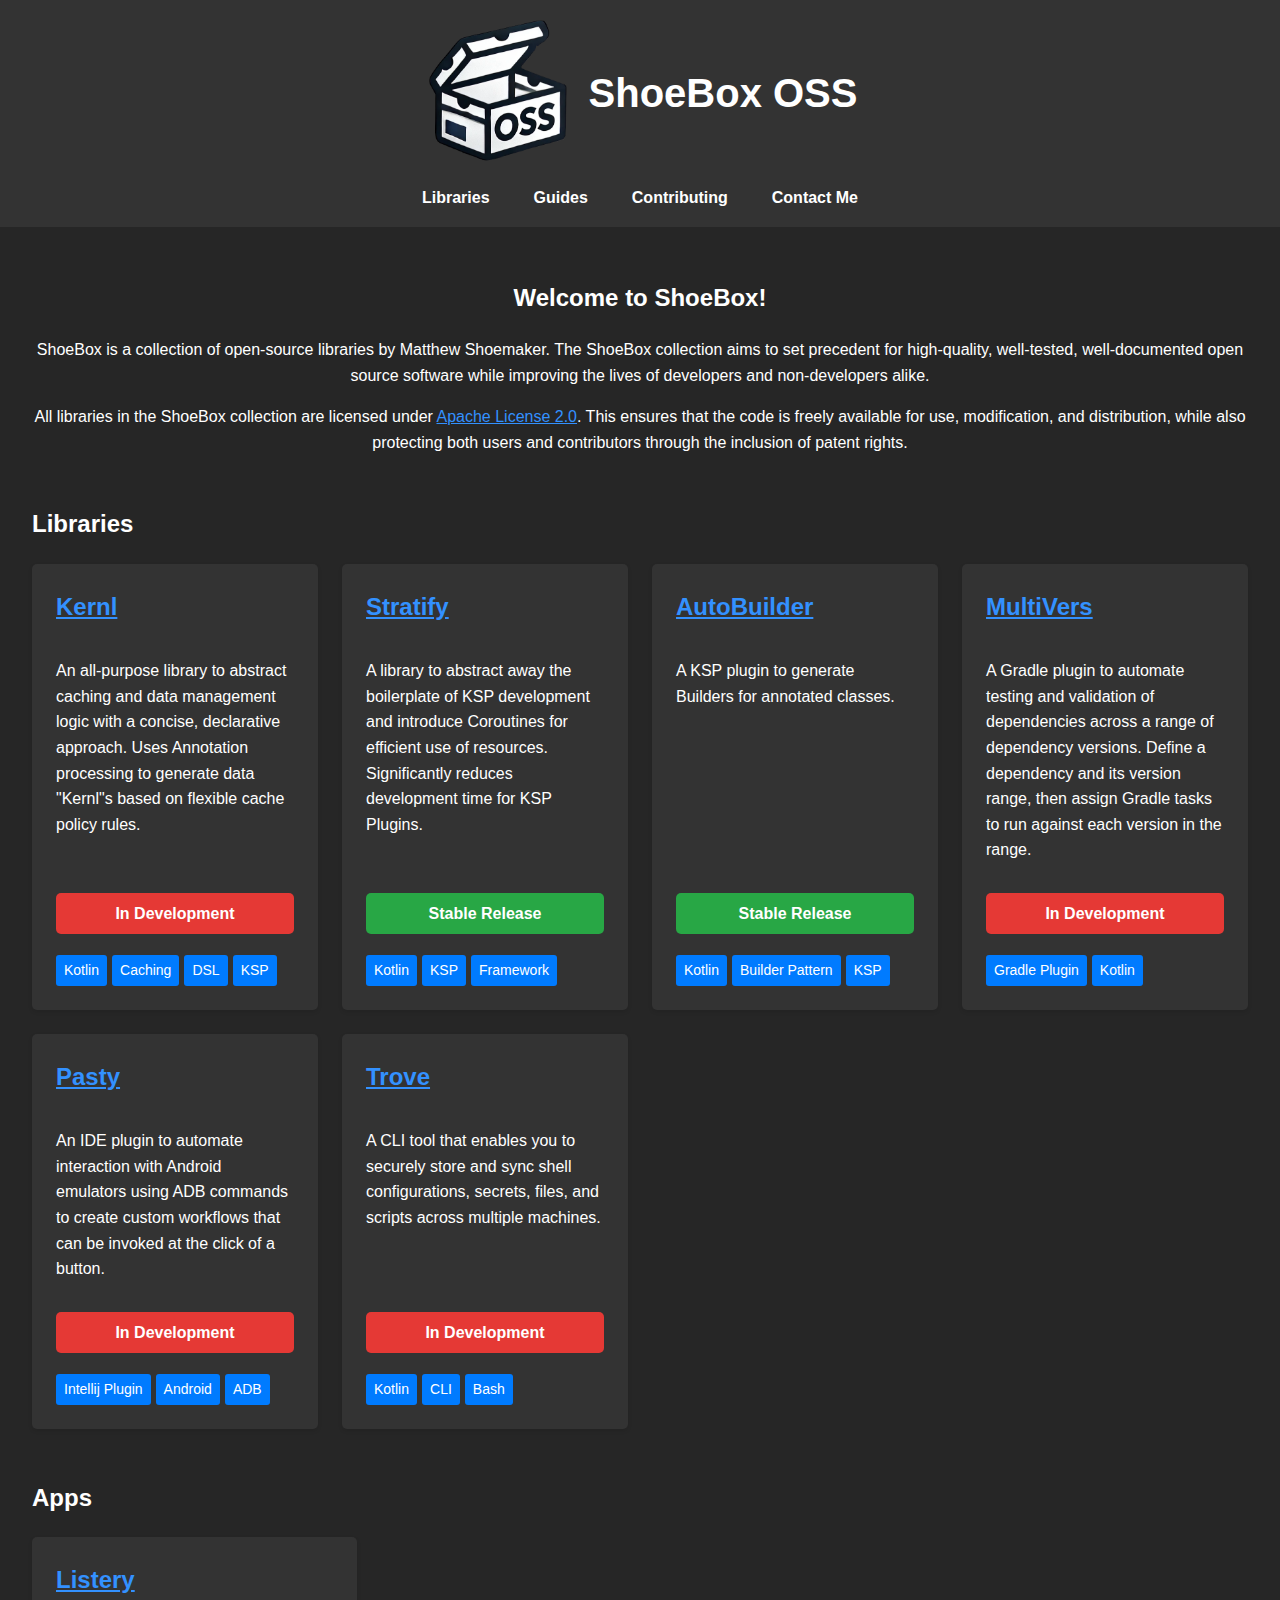
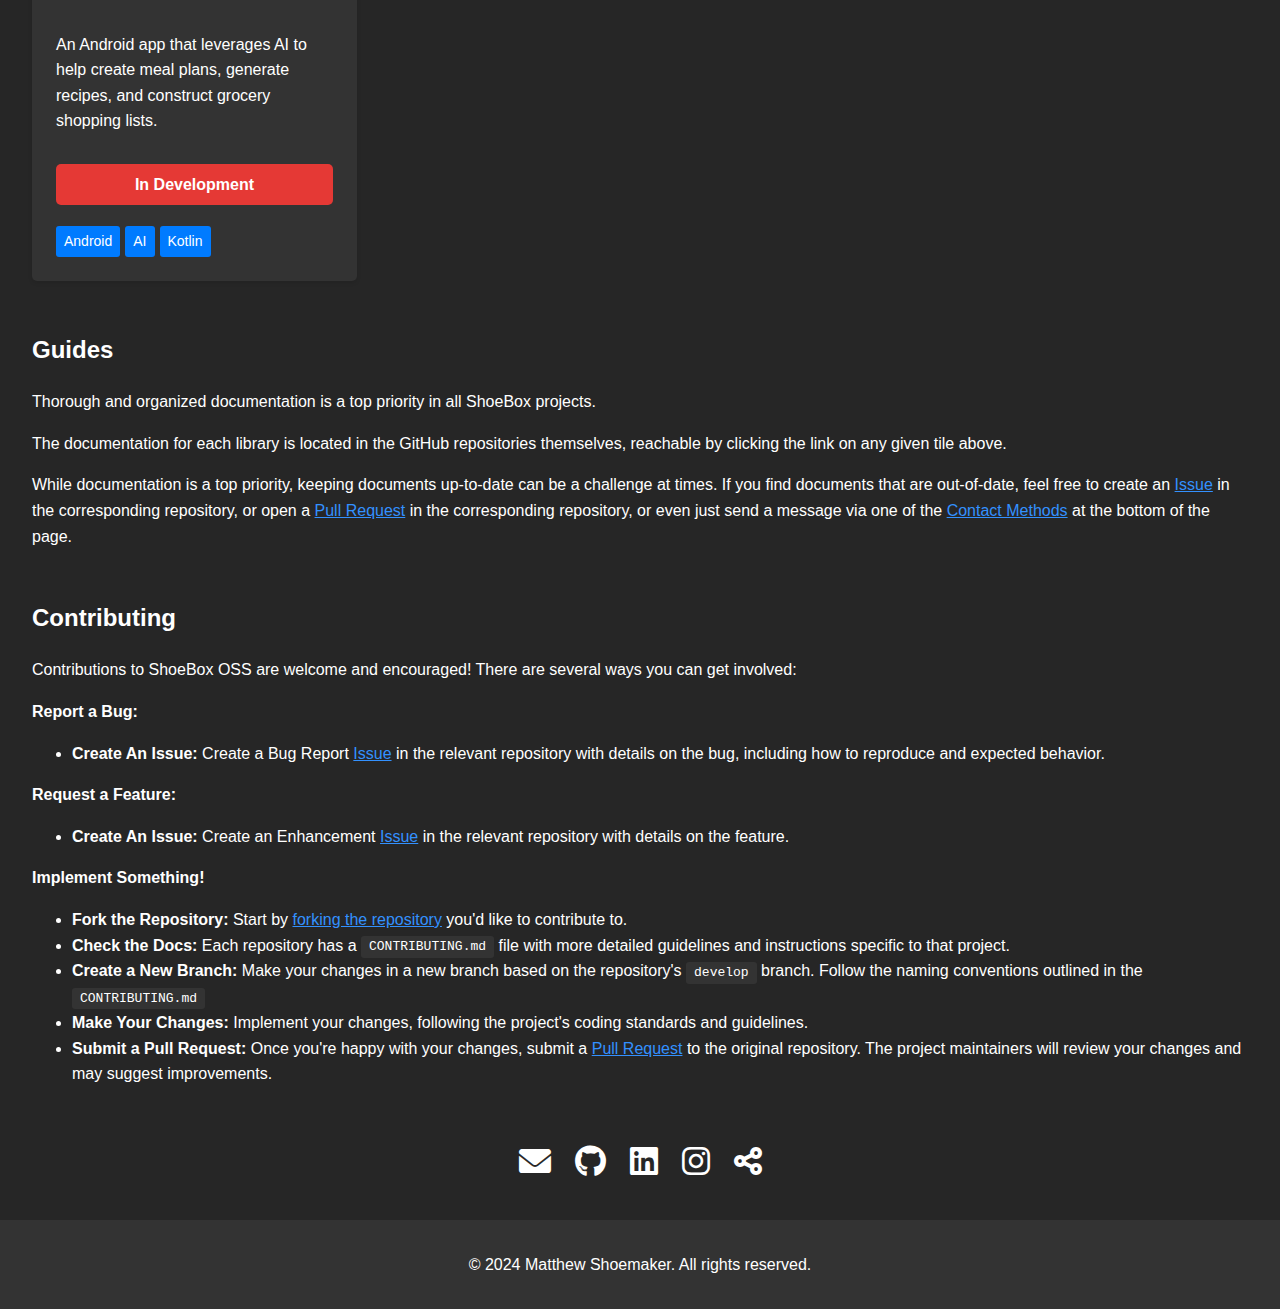
==== commit d9a852d4: "d" ====
--- a/index.html
+++ b/index.html
@@ -72,8 +72,8 @@
                     use of resources. Significantly reduces development time for KSP Plugins.
                 </p>
                 <div class="tag-container">
-                    <div class="release-label beta">
-                        <a href="https://central.sonatype.com/artifact/io.github.mattshoe.shoebox/Stratify" target="_blank">BETA</a>
+                    <div class="release-label stable">
+                        <a href="https://central.sonatype.com/artifact/io.github.mattshoe.shoebox/Stratify" target="_blank">Stable Release</a>
                     </div>
                     <span class="tag">Kotlin</span>
                     <span class="tag">KSP</span>
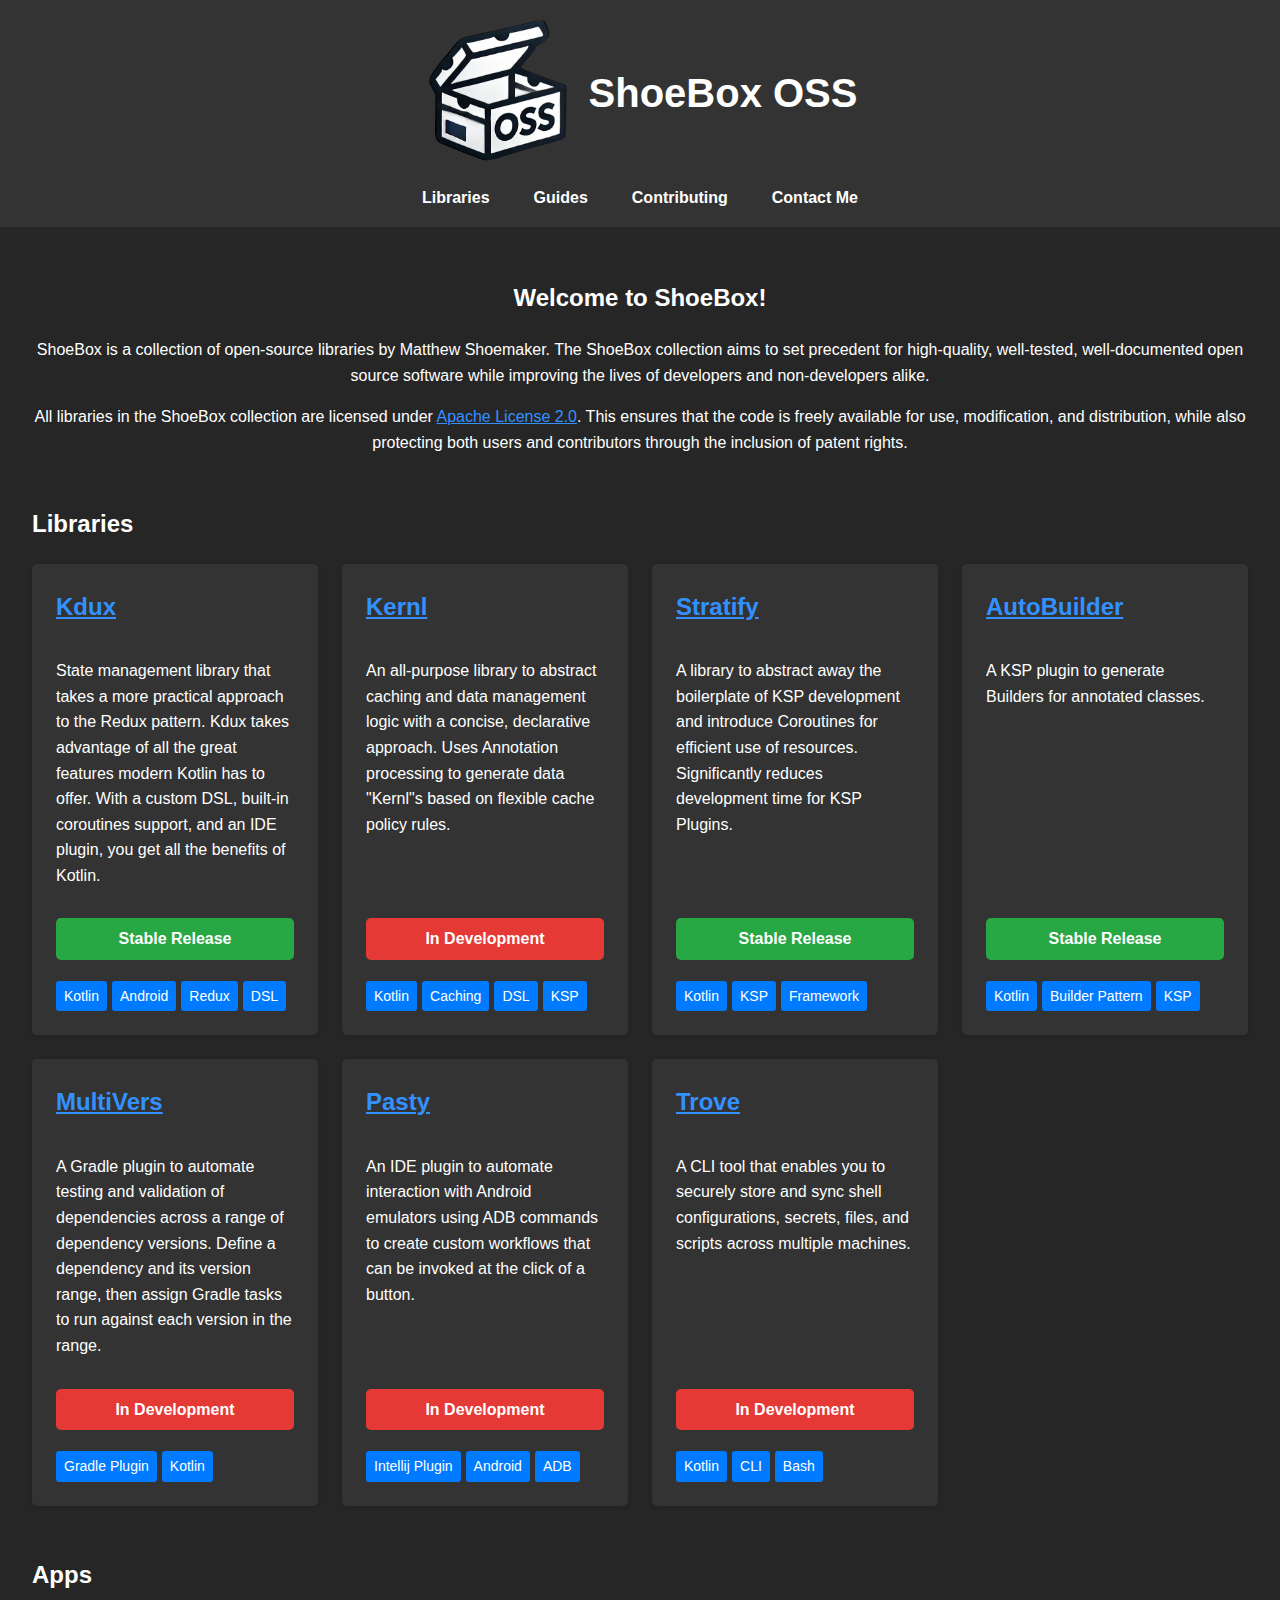
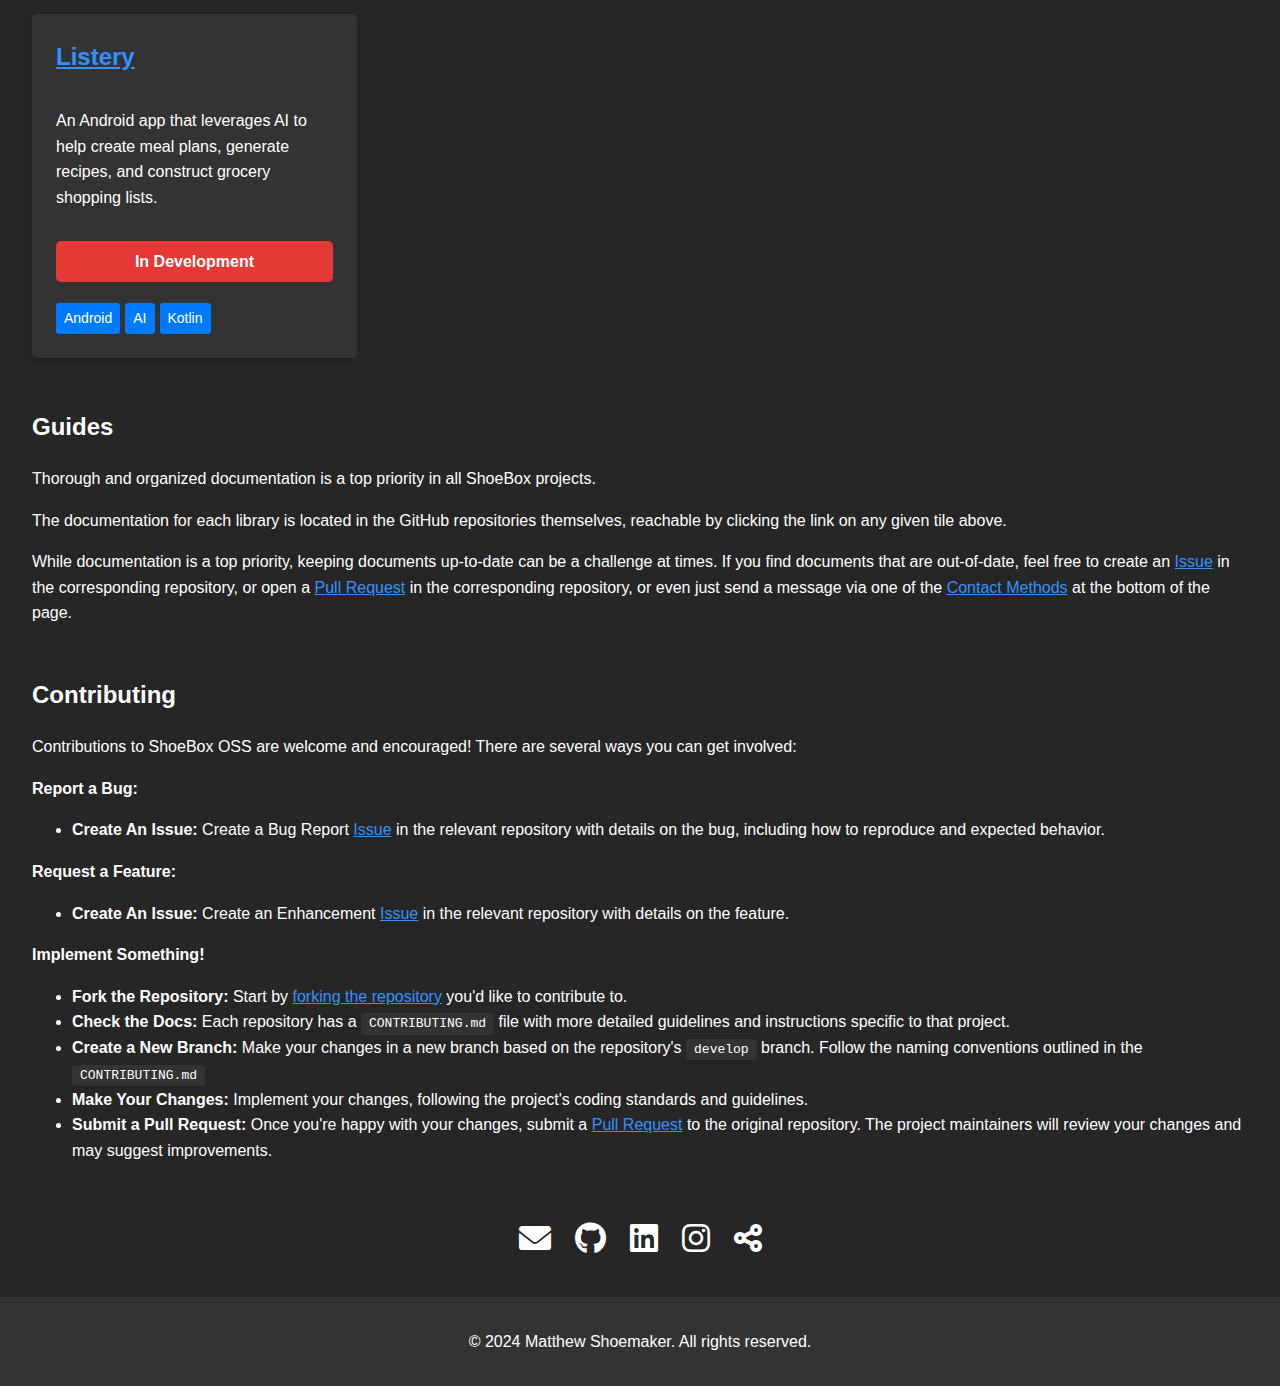
==== commit 81b833eb: "added kdux entry" ====
--- a/index.html
+++ b/index.html
@@ -49,6 +49,23 @@
         <h2>Libraries</h2>
         <div class="grid">
             <div class="tile">
+                <h3><a target="_blank" href="https://github.com/mattshoe/kdux">Kdux</a></h3>
+                <p>
+                    State management library that takes a more practical approach to the Redux pattern. Kdux
+                    takes advantage of all the great features modern Kotlin has to offer. With a custom
+                    DSL, built-in coroutines support, and an IDE plugin, you get all the benefits of Kotlin.
+                </p>
+                <div class="tag-container">
+                    <div class="release-label stable">
+                        <a href="https://github.com/mattshoe/kernl/blob/main/CONTRIBUTING.md" target="_blank">Stable Release</a>
+                    </div>
+                    <span class="tag">Kotlin</span>
+                    <span class="tag">Android</span>
+                    <span class="tag">Redux</span>
+                    <span class="tag">DSL</span>
+                </div>
+            </div>
+            <div class="tile">
                 <h3><a target="_blank" href="https://github.com/mattshoe/kernl">Kernl</a></h3>
                 <p>
                     An all-purpose library to abstract caching and data management logic with a
